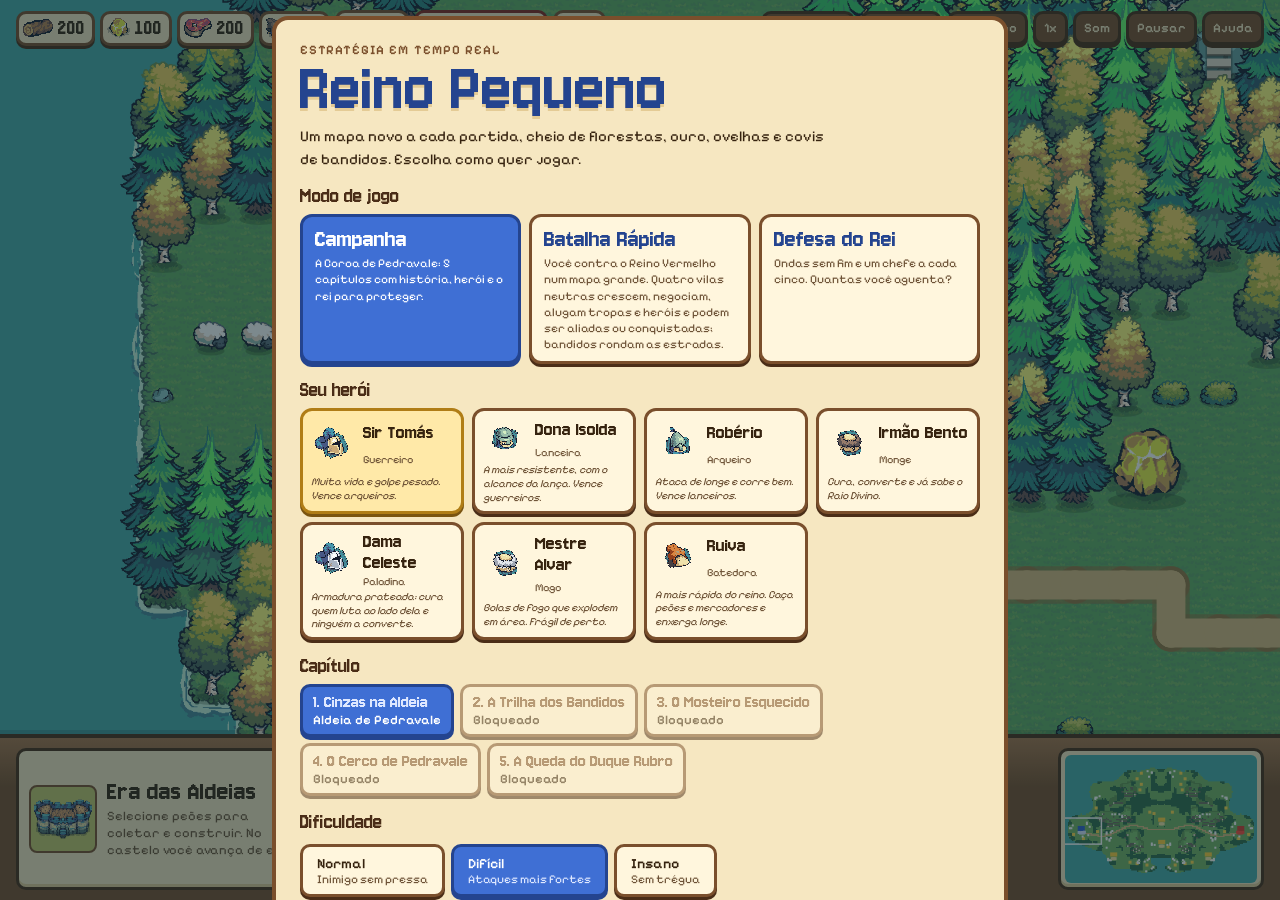
==== index.html @ 482bce19 "Reino Pequeno 2.0: contratos, exército com hierarquia, batedores, economia e downloads - Contratos c" ====
<!doctype html>
<html lang="pt-BR"><head><meta charset="utf-8"><meta name="viewport" content="width=device-width,initial-scale=1,viewport-fit=cover,user-scalable=no"><meta name="theme-color" content="#2f6b7a"><meta name="color-scheme" content="light"><meta name="description" content="Reino Pequeno 2.0 - estratégia medieval em tempo real"><script>window.__RP_VER=200;window.__RP_NAME="2.0";window.__RP_SRC="";</script><link rel="manifest" href="manifest.webmanifest"><link rel="apple-touch-icon" href="icon-180.png"><link rel="icon" href="icon-192.png"><meta name="apple-mobile-web-app-capable" content="yes"><meta name="mobile-web-app-capable" content="yes"><meta name="apple-mobile-web-app-status-bar-style" content="black-translucent"><meta name="apple-mobile-web-app-title" content="Reino Pequeno"><title>Reino Pequeno</title><script>if('serviceWorker' in navigator&&location.protocol!=='file:')addEventListener('load',()=>navigator.serviceWorker.register('sw.js').catch(()=>{}));</script><style>:root{padding-top:env(safe-area-inset-top);padding-bottom:env(safe-area-inset-bottom)}html,body{margin:0;height:100%;overscroll-behavior:none;touch-action:none;background:#2f6b7a}body{font:14px system-ui}[hidden]{display:none!important}</style></head><body>
<script>window.__A={"arrow":"[data-uri]","av01":"[data-uri]","av02":"[data-uri]","av03":"[data-uri]","av04":"[data-uri]","av05":"[data-uri]","av06":"[data-uri]","av07":"[data-uri]","av08":"[data-uri]","av09":"[data-uri]","av10":"[data-uri]","av11":"[data-uri]","av12":"[data-uri]","av13":"[data-uri]","av14":"[data-uri]","av15":"[data-uri]","av16":"[data-uri]","av17":"[data-uri]","av18":"[data-uri]","av19":"[data-uri]","av20":"[data-uri]","av21":"[data-uri]","av22":"[data-uri]","av23":"[data-uri]","av24":"[data-uri]","av25":"[data-uri]","av26":"[data-uri]","av27":"[data-uri]","av28":"[data-uri]","av29":"[data-uri]","b_archer_atk":"[data-uri]","b_archer_idle":"[data-uri]","b_archer_run":"[data-uri]","b_archery":"[data-uri]","b_barracks":"[data-uri]","b_castle":"[data-uri]","b_house1":"[data-uri]","b_house2":"[data-uri]","b_house3":"[data-uri]","b_lancer_atk":"[data-uri]","b_lancer_idle":"[data-uri]","b_lancer_run":"[data-uri]","b_monastery":"[data-uri]","b_monk_atk":"[data-uri]","b_monk_fx":"[data-uri]","b_monk_idle":"[data-uri]","b_monk_run":"[data-uri]","b_pawn_axe":"[data-uri]","b_pawn_hammer":"[data-uri]","b_pawn_idle":"[data-uri]","b_pawn_idle_food":"[data-uri]","b_pawn_idle_gold":"[data-uri]","b_pawn_idle_wood":"[data-uri]","b_pawn_knife":"[data-uri]","b_pawn_pick":"[data-uri]","b_pawn_run":"[data-uri]","b_pawn_run_food":"[data-uri]","b_pawn_run_gold":"[data-uri]","b_pawn_run_wood":"[data-uri]","b_tower":"[data-uri]","b_warrior_atk":"[data-uri]","b_warrior_idle":"[data-uri]","b_warrior_run":"[data-uri]","bg_pawn_idle":"[data-uri]","bg_pawn_knife":"[data-uri]","bg_pawn_run":"[data-uri]","bi_archer_atk":"[data-uri]","bi_archer_idle":"[data-uri]","bi_archer_run":"[data-uri]","bs_warrior_atk":"[data-uri]","bs_warrior_idle":"[data-uri]","bs_warrior_run":"[data-uri]","bsheep_grass":"[data-uri]","bsheep_idle":"[data-uri]","bsheep_move":"[data-uri]","bush1":"[data-uri]","bush2":"[data-uri]","bush3":"[data-uri]","bush4":"[data-uri]","bw_monk_atk":"[data-uri]","bw_monk_idle":"[data-uri]","bw_monk_run":"[data-uri]","cloud1":"[data-uri]","cloud2":"[data-uri]","cloud3":"[data-uri]","duck":"[data-uri]","dust":"[data-uri]","explosion":"[data-uri]","explosion2":"[data-uri]","fire":"[data-uri]","fire3":"[data-uri]","foam":"[data-uri]","gold1":"[data-uri]","gold2":"[data-uri]","gold3":"[data-uri]","gold4":"[data-uri]","gold5":"[data-uri]","gold6":"[data-uri]","gsheep_grass":"[data-uri]","gsheep_idle":"[data-uri]","gsheep_move":"[data-uri]","ic_enemy":"[data-uri]","ic_food":"[data-uri]","ic_fort":"[data-uri]","ic_gold":"[data-uri]","ic_monk":"[data-uri]","ic_pawn":"[data-uri]","ic_wild":"[data-uri]","ic_wood":"[data-uri]","icon01":"[data-uri]","icon02":"[data-uri]","icon03":"[data-uri]","icon04":"[data-uri]","icon05":"[data-uri]","icon06":"[data-uri]","icon07":"[data-uri]","icon08":"[data-uri]","icon09":"[data-uri]","icon10":"[data-uri]","icon11":"[data-uri]","icon12":"[data-uri]","k_archer_atk":"[data-uri]","k_archer_idle":"[data-uri]","k_archer_run":"[data-uri]","k_barracks":"[data-uri]","k_house1":"[data-uri]","k_lancer_atk":"[data-uri]","k_lancer_idle":"[data-uri]","k_lancer_run":"[data-uri]","k_monk_atk":"[data-uri]","k_monk_fx":"[data-uri]","k_monk_idle":"[data-uri]","k_monk_run":"[data-uri]","k_pawn_axe":"[data-uri]","k_pawn_hammer":"[data-uri]","k_pawn_idle":"[data-uri]","k_pawn_idle_food":"[data-uri]","k_pawn_idle_gold":"[data-uri]","k_pawn_idle_wood":"[data-uri]","k_pawn_knife":"[data-uri]","k_pawn_pick":"[data-uri]","k_pawn_run":"[data-uri]","k_pawn_run_food":"[data-uri]","k_pawn_run_gold":"[data-uri]","k_pawn_run_wood":"[data-uri]","k_tower":"[data-uri]","k_warrior_atk":"[data-uri]","k_warrior_idle":"[data-uri]","k_warrior_run":"[data-uri]","kg_pawn_idle":"[data-uri]","kg_pawn_knife":"[data-uri]","kg_pawn_run":"[data-uri]","ki_archer_atk":"[data-uri]","ki_archer_idle":"[data-uri]","ki_archer_run":"[data-uri]","ks_warrior_atk":"[data-uri]","ks_warrior_idle":"[data-uri]","ks_warrior_run":"[data-uri]","kw_monk_atk":"[data-uri]","kw_monk_idle":"[data-uri]","kw_monk_run":"[data-uri]","m_idle":"[data-uri]","m_run":"[data-uri]","p_archer_atk":"[data-uri]","p_archer_idle":"[data-uri]","p_archer_run":"[data-uri]","p_lancer_atk":"[data-uri]","p_lancer_idle":"[data-uri]","p_lancer_run":"[data-uri]","p_monk_atk":"[data-uri]","p_monk_fx":"[data-uri]","p_monk_idle":"[data-uri]","p_monk_run":"[data-uri]","p_warrior_atk":"[data-uri]","p_warrior_idle":"[data-uri]","p_warrior_run":"[data-uri]","r_archer_atk":"[data-uri]","r_archer_idle":"[data-uri]","r_archer_run":"[data-uri]","r_archery":"[data-uri]","r_barracks":"[data-uri]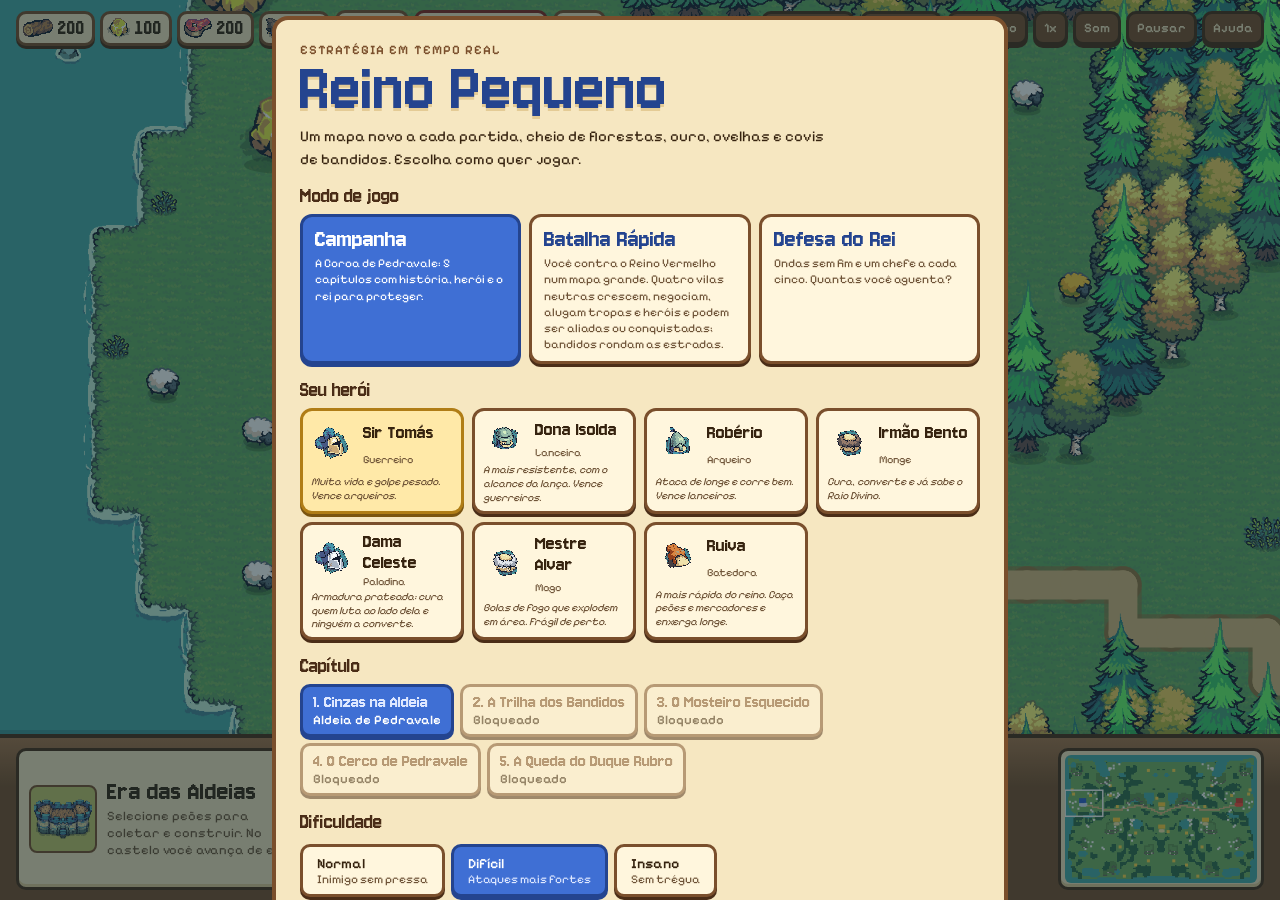
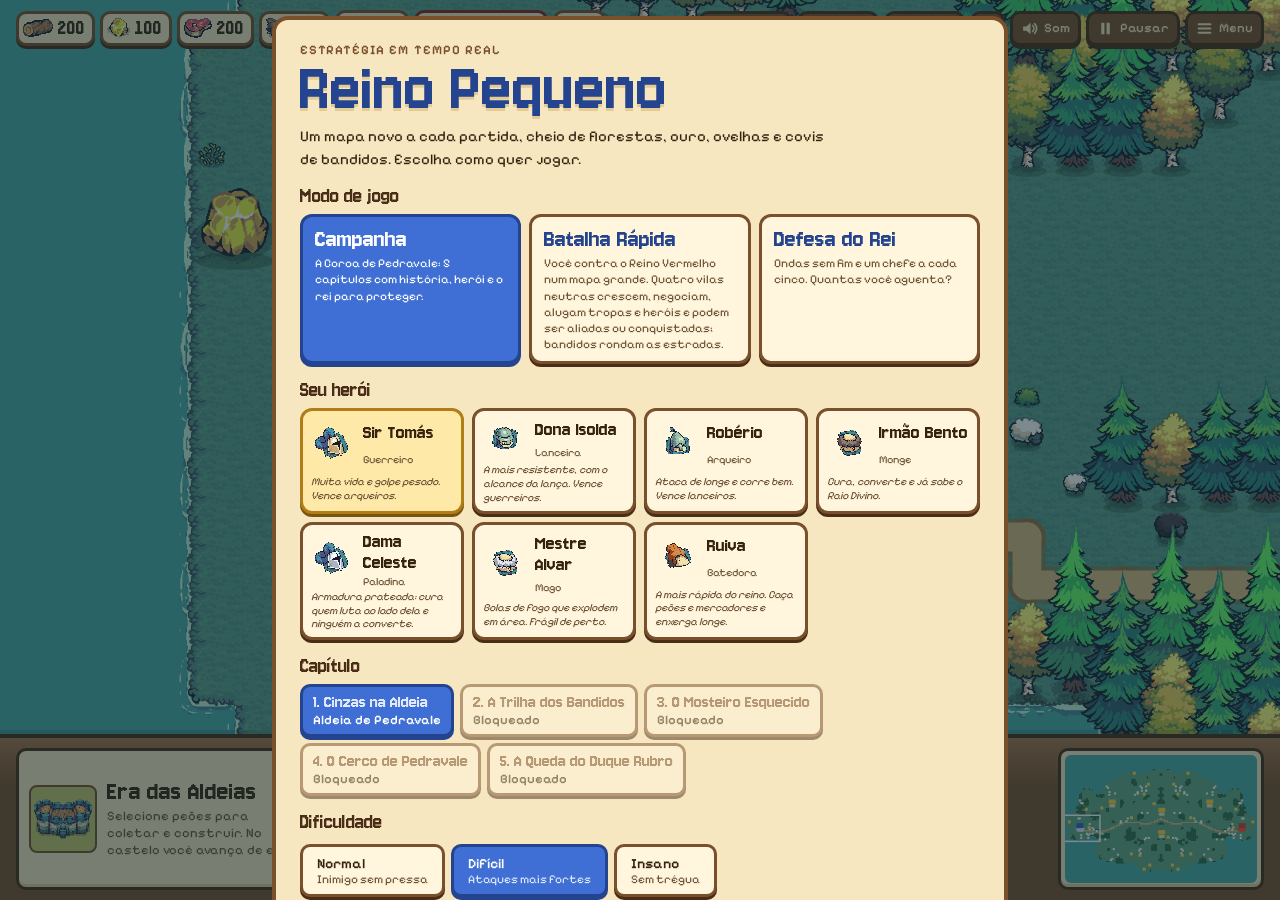
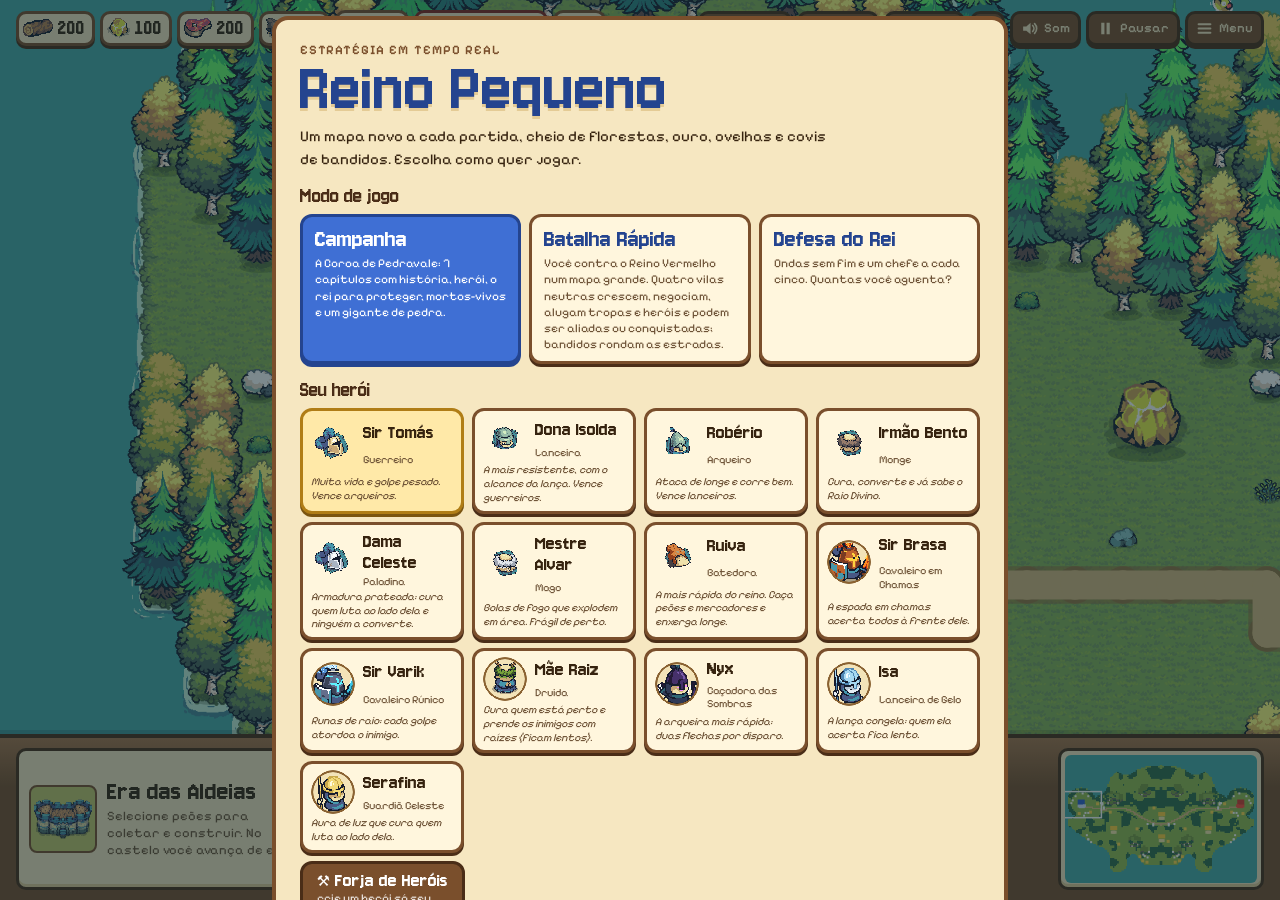
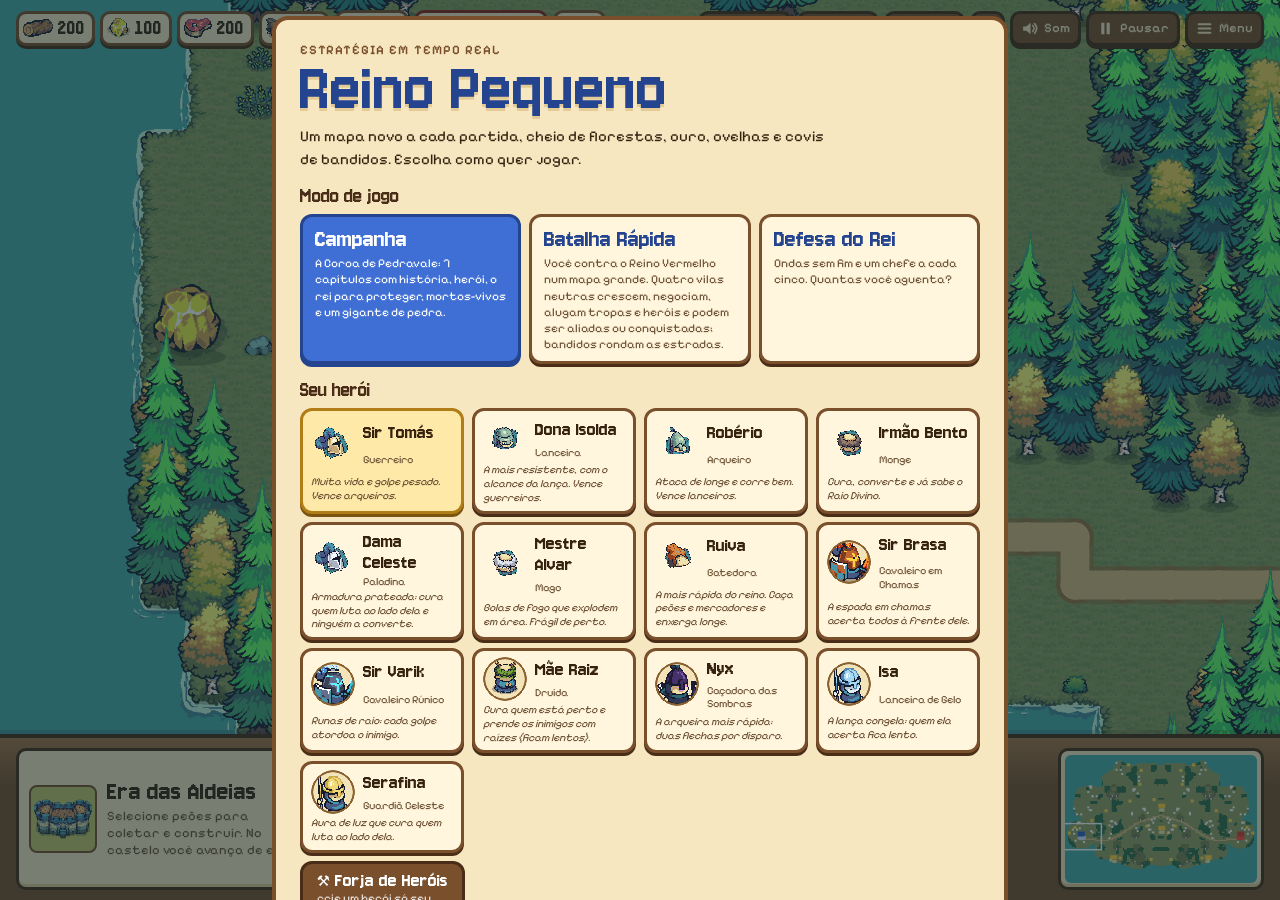
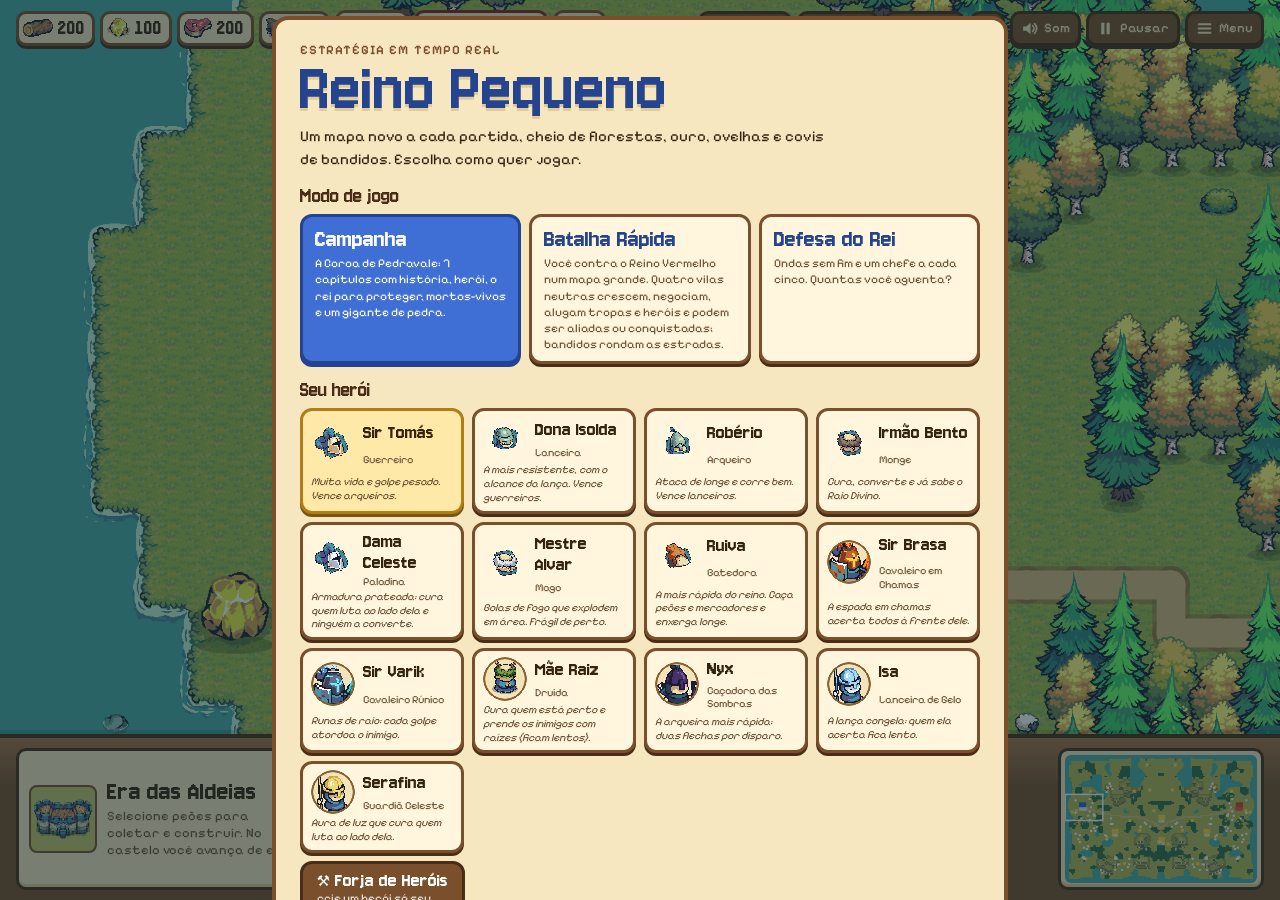
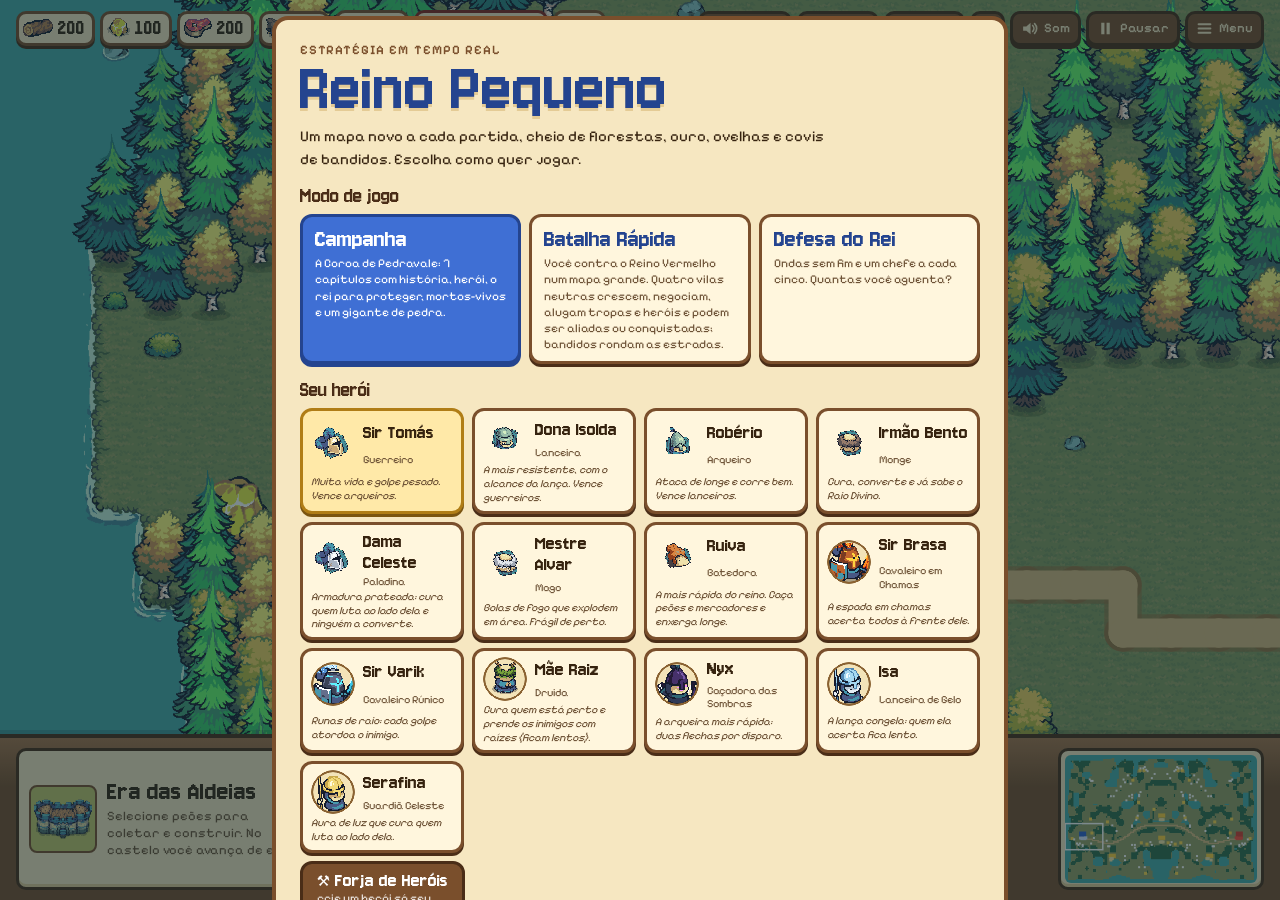
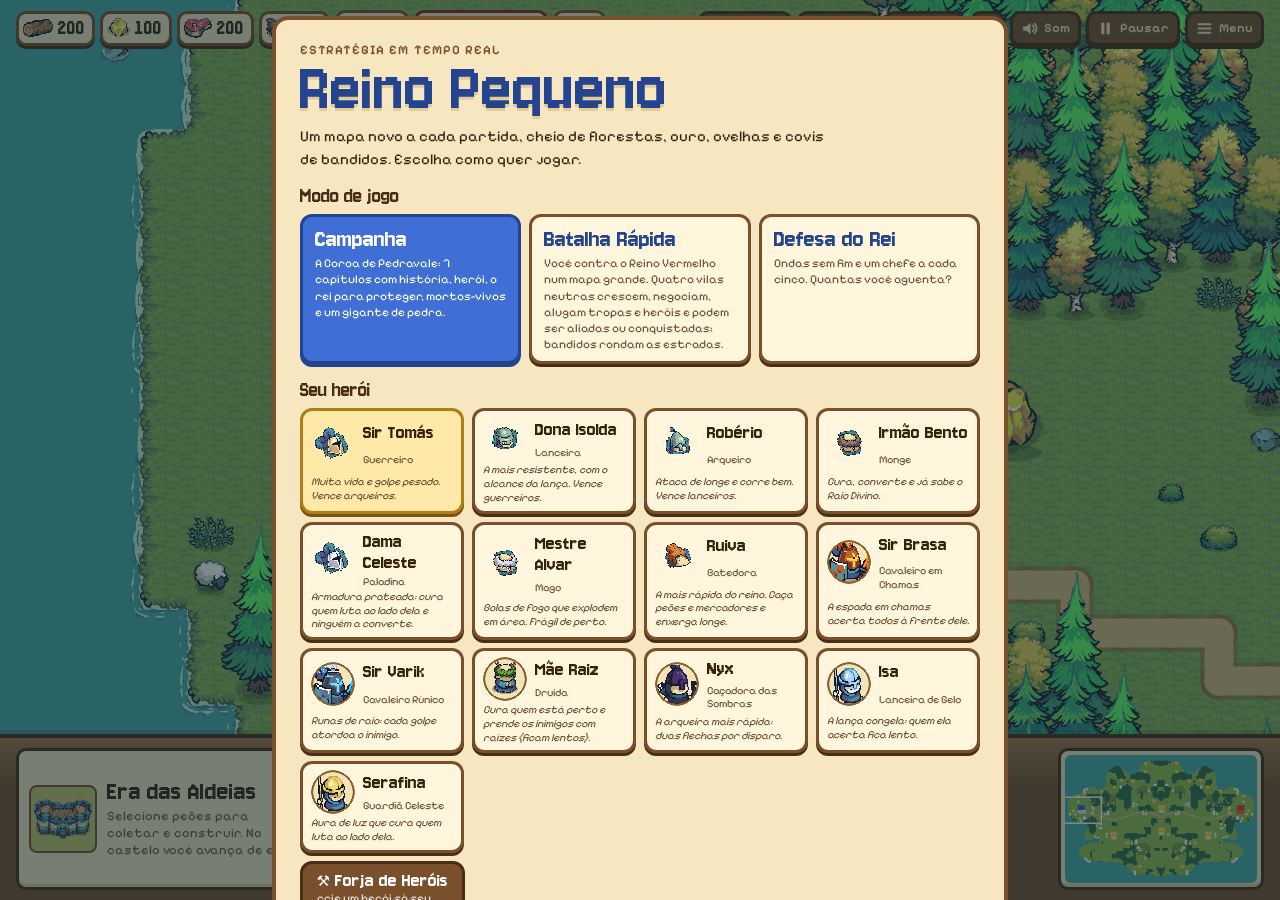
